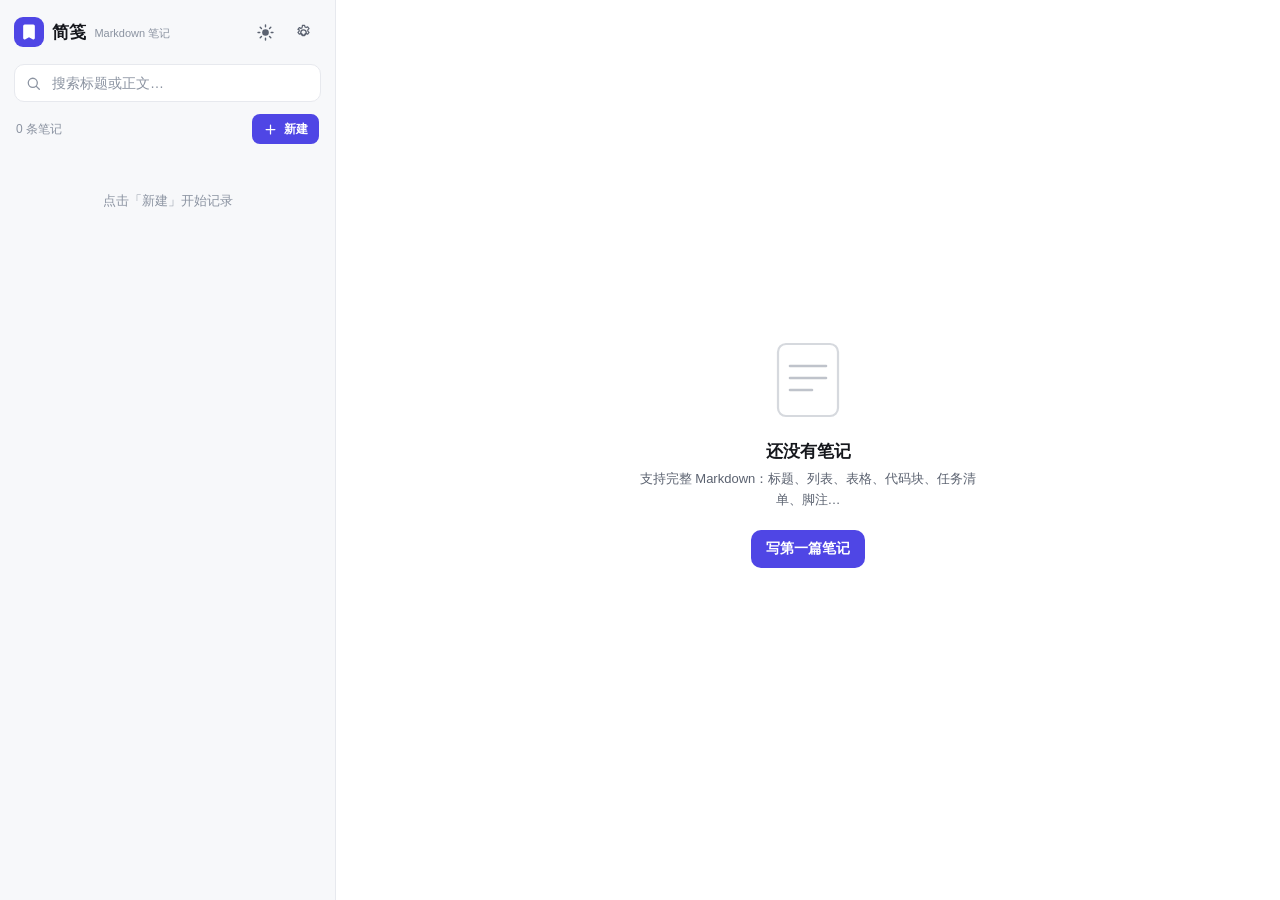
==== docs/index.html @ 8861c7ee "发布网站到 GitHub Pages（docs/）" ====
<!DOCTYPE html>
<html lang="zh-CN" data-theme="light">
<head>
<meta charset="utf-8">
<meta name="viewport" content="width=device-width, initial-scale=1, viewport-fit=cover, maximum-scale=1">
<meta name="theme-color" content="#ffffff">
<meta name="color-scheme" content="light dark">
<meta name="apple-mobile-web-app-capable" content="yes">
<title>简笺 · 笔记</title>
<link rel="stylesheet" href="css/app.css">
<link rel="manifest" href="manifest.webmanifest">
</head>
<body>

<div class="app" id="app">
  <!-- 侧栏：列表 -->
  <aside class="sidebar" id="sidebar">
    <header class="topbar">
      <div class="brand">
        <span class="logo" aria-hidden="true">
          <svg viewBox="0 0 24 24" width="20" height="20"><path d="M5 4.8A1.8 1.8 0 0 1 6.8 3h10.4A1.8 1.8 0 0 1 19 4.8v14.4a1.8 1.8 0 0 1-2.7 1.6L12 18.2l-4.3 2.6A1.8 1.8 0 0 1 5 19.2V4.8Z" fill="currentColor"/></svg>
        </span>
        <span class="brand-name">简笺</span>
        <span class="brand-sub">Markdown 笔记</span>
      </div>
      <div class="topbar-actions">
        <button class="icon-btn" id="btn-theme" title="切换日夜" aria-label="切换日夜">
          <svg class="i-sun" viewBox="0 0 24 24" width="19" height="19"><circle cx="12" cy="12" r="4.2" fill="currentColor"/><g stroke="currentColor" stroke-width="1.8" stroke-linecap="round"><path d="M12 2.6v2.2M12 19.2v2.2M2.6 12h2.2M19.2 12h2.2M5.3 5.3l1.6 1.6M17.1 17.1l1.6 1.6M18.7 5.3l-1.6 1.6M6.9 17.1l-1.6 1.6"/></g></svg>
          <svg class="i-moon" viewBox="0 0 24 24" width="19" height="19"><path d="M20.5 14.6A8.6 8.6 0 0 1 9.4 3.5a8.6 8.6 0 1 0 11.1 11.1Z" fill="currentColor"/></svg>
        </button>
        <button class="icon-btn" id="btn-settings" title="设置" aria-label="设置">
          <svg viewBox="0 0 24 24" width="19" height="19"><path d="M12 15.4a3.4 3.4 0 1 0 0-6.8 3.4 3.4 0 0 0 0 6.8Z" fill="none" stroke="currentColor" stroke-width="1.7"/><path d="M10.6 2.9h2.8l.5 2.2c.5.2 1 .4 1.4.7l2-1 1.7 2.3-1.6 1.6c.1.5.1 1 0 1.5l1.6 1.6-1.7 2.3-2-1c-.4.3-.9.5-1.4.7l-.5 2.2h-2.8l-.5-2.2c-.5-.2-1-.4-1.4-.7l-2 1-1.7-2.3 1.6-1.6a5.6 5.6 0 0 1 0-1.5L5 8.1l1.7-2.3 2 1c.4-.3.9-.5 1.4-.7l.5-2.2Z" fill="none" stroke="currentColor" stroke-width="1.5" stroke-linejoin="round"/></svg>
        </button>
      </div>
    </header>

    <div class="search-row">
      <svg class="search-ico" viewBox="0 0 24 24" width="17" height="17"><circle cx="11" cy="11" r="6.4" fill="none" stroke="currentColor" stroke-width="1.8"/><path d="M16 16l4.2 4.2" stroke="currentColor" stroke-width="1.8" stroke-linecap="round"/></svg>
      <input id="search" type="search" placeholder="搜索标题或正文…" autocomplete="off" spellcheck="false">
      <button class="clear-btn" id="btn-clear-search" hidden aria-label="清除">×</button>
    </div>

    <div class="list-head">
      <span id="list-count">0 条笔记</span>
      <button class="btn primary small" id="btn-new">
        <svg viewBox="0 0 24 24" width="15" height="15"><path d="M12 5v14M5 12h14" stroke="currentColor" stroke-width="2" stroke-linecap="round"/></svg>
        新建
      </button>
    </div>

    <div class="note-list" id="note-list"></div>


  </aside>

  <!-- 主区：笔记 -->
  <main class="main" id="main">
    <section class="empty" id="empty">
      <div class="empty-art" aria-hidden="true">
        <svg viewBox="0 0 96 96" width="96" height="96"><rect x="18" y="12" width="60" height="72" rx="8" fill="none" stroke="currentColor" stroke-width="2.2" opacity=".35"/><path d="M30 34h36M30 46h36M30 58h22" stroke="currentColor" stroke-width="2.6" stroke-linecap="round" opacity=".55"/></svg>
      </div>
      <h2>还没有笔记</h2>
      <p>支持完整 Markdown：标题、列表、表格、代码块、任务清单、脚注…</p>
      <button class="btn primary" id="btn-empty-new">写第一篇笔记</button>
    </section>

    <section class="note-view" id="note-view" hidden>
      <header class="note-bar">
        <button class="icon-btn only-mobile" id="btn-back" aria-label="返回">
          <svg viewBox="0 0 24 24" width="20" height="20"><path d="M15 5l-7 7 7 7" fill="none" stroke="currentColor" stroke-width="1.9" stroke-linecap="round" stroke-linejoin="round"/></svg>
        </button>
        <div class="note-title-wrap">
          <input id="note-title" class="note-title" type="text" placeholder="无标题" autocomplete="off">
          <div class="note-meta" id="note-meta"></div>
        </div>
        <div class="note-actions">
          <div class="segmented" id="mode-seg" role="tablist">
            <button data-mode="edit" role="tab">编辑</button>
            <button data-mode="read" role="tab">预览</button>
          </div>
          <button class="icon-btn" id="btn-more" title="更多" aria-label="更多">
            <svg viewBox="0 0 24 24" width="20" height="20"><circle cx="6" cy="12" r="1.7" fill="currentColor"/><circle cx="12" cy="12" r="1.7" fill="currentColor"/><circle cx="18" cy="12" r="1.7" fill="currentColor"/></svg>
          </button>
        </div>
      </header>

      <div class="note-body">
        <textarea id="editor" class="editor" placeholder="用 Markdown 记录…&#10;&#10;# 一级标题&#10;- 列表项&#10;- [ ] 待办&#10;**加粗** 和 `行内代码`&#10;&#10;```js&#10;console.log('hello')&#10;```" spellcheck="false"></textarea>
        <article id="preview" class="markdown" hidden></article>
      </div>

      <div class="save-hint" id="save-hint"></div>
    </section>
  </main>
</div>

<!-- 笔记菜单 -->
<div class="menu-scrim" id="menu-scrim" hidden></div>
<div class="menu-sheet" id="note-menu" hidden>
  <div class="sheet-handle"></div>
  <button class="menu-item" id="btn-render-toggle">
    <span class="menu-ico">
      <svg viewBox="0 0 24 24" width="18" height="18"><path d="M2.5 12S6 5.5 12 5.5 21.5 12 21.5 12 18 18.5 12 18.5 2.5 12 2.5 12Z" fill="none" stroke="currentColor" stroke-width="1.7"/><circle cx="12" cy="12" r="2.8" fill="currentColor"/></svg>
    </span>
    <span class="menu-label">
      <b>以渲染后的形式查看</b>
      <small>打开这篇笔记时直接显示渲染效果</small>
    </span>
    <span class="switch" id="switch-render" role="switch" aria-checked="false"><i></i></span>
  </button>
  <button class="menu-item" id="btn-pin-toggle">
    <span class="menu-ico">
      <svg viewBox="0 0 24 24" width="18" height="18"><path d="M9 3h6l-1 6 4 4H6l4-4-1-6Z" fill="none" stroke="currentColor" stroke-width="1.7" stroke-linejoin="round"/><path d="M12 13v8" stroke="currentColor" stroke-width="1.7" stroke-linecap="round"/></svg>
    </span>
    <span class="menu-label">
      <b>置顶</b>
      <small>在列表中固定显示在最前</small>
    </span>
    <span class="switch" id="switch-pin" role="switch" aria-checked="false"><i></i></span>
  </button>
  <button class="menu-item" id="btn-share-img">
    <span class="menu-ico">
      <svg viewBox="0 0 24 24" width="18" height="18"><rect x="3.5" y="4.5" width="17" height="15" rx="2.4" fill="none" stroke="currentColor" stroke-width="1.7"/><circle cx="8.6" cy="9.4" r="1.5" fill="currentColor"/><path d="M4.6 17.2l4.6-4.4 3.2 3 2.7-2.4 4.3 4" fill="none" stroke="currentColor" stroke-width="1.7" stroke-linejoin="round"/></svg>
    </span>
    <span class="menu-label"><b>分享为图片</b><small>把这篇笔记生成一张图片</small></span>
  </button>
  <button class="menu-item" id="btn-rename">
    <span class="menu-ico"><svg viewBox="0 0 24 24" width="18" height="18"><path d="M4 20h4l10-10a2.8 2.8 0 0 0-4-4L4 16v4Z" fill="none" stroke="currentColor" stroke-width="1.7" stroke-linejoin="round"/></svg></span>
    <span class="menu-label"><b>重命名</b><small>按标题名称修改</small></span>
  </button>
  <button class="menu-item danger" id="btn-delete">
    <span class="menu-ico"><svg viewBox="0 0 24 24" width="18" height="18"><path d="M4 7h16M9 7V4.8h6V7M6.5 7l.9 12.2A1.8 1.8 0 0 0 9.2 21h5.6a1.8 1.8 0 0 0 1.8-1.8L17.5 7" fill="none" stroke="currentColor" stroke-width="1.7" stroke-linecap="round" stroke-linejoin="round"/></svg></span>
    <span class="menu-label"><b>删除笔记</b><small>删除后无法恢复</small></span>
  </button>
</div>

<!-- 设置（弹窗 + Tab） -->
<div class="modal-scrim" id="settings-scrim" hidden></div>
<div class="modal settings" id="settings-modal" role="dialog" aria-modal="true" aria-label="设置" hidden>
  <header class="modal-head">
    <div class="tabs" id="settings-tabs" role="tablist">
      <button class="tab on" data-tab="appearance" role="tab">外观</button>
      <button class="tab" data-tab="backup" role="tab">备份</button>
      <button class="tab" data-tab="about" role="tab">关于</button>
    </div>
    <button class="icon-btn" id="btn-close-settings" aria-label="关闭">
      <svg viewBox="0 0 24 24" width="20" height="20"><path d="M6 6l12 12M18 6L6 18" stroke="currentColor" stroke-width="1.9" stroke-linecap="round"/></svg>
    </button>
  </header>
  <div class="modal-body">

    <section class="pane" data-pane="appearance">
      <section class="group">
        <h3>主题</h3>
        <div class="row">
          <div class="row-label"><b>配色</b><small>默认白色主题，可跟随系统</small></div>
          <div class="segmented" id="theme-seg">
            <button data-theme="light">浅色</button>
            <button data-theme="dark">深色</button>
            <button data-theme="system">跟随系统</button>
          </div>
        </div>
        <div class="row">
          <div class="row-label"><b>正文字号</b><small><span id="fontsize-val">16</span> px</small></div>
          <input type="range" id="fontsize" min="13" max="22" step="1" value="16" class="range">
        </div>
      </section>
    </section>

    <section class="pane" data-pane="backup" hidden>
      <section class="group">
        <h3>WebDAV</h3>
        <p class="group-desc">把笔记备份到坚果云、Nextcloud、群晖等网盘，备份文件同时保留在本机。</p>
        <label class="field">
          <span>服务器地址</span>
          <input id="dav-url" type="url" inputmode="url" placeholder="https://dav.jianguoyun.com/dav/">
        </label>
        <div class="field-row">
          <label class="field"><span>账号</span><input id="dav-user" type="text" placeholder="邮箱 / 用户名" autocomplete="username"></label>
          <label class="field"><span>密码 / 应用密码</span><input id="dav-pass" type="password" placeholder="••••••" autocomplete="current-password"></label>
        </div>
        <label class="field">
          <span>备份目录</span>
          <input id="dav-path" type="text" placeholder="heyunotes" autocomplete="off">
        </label>
        <div class="row-inline">
          <button class="btn ghost" id="btn-dav-test">测试连接</button>
          <span class="row-status" id="dav-status"></span>
        </div>
      </section>

      <section class="group">
        <h3>备份策略</h3>
        <p class="group-desc">两个开关默认关闭；开启后才会自动备份到本机与 WebDAV。</p>
        <div class="row">
          <div class="row-label"><b>实时备份</b><small>笔记一有修改就立即备份</small></div>
          <span class="switch" id="switch-realtime" role="switch" aria-checked="false"><i></i></span>
        </div>
        <div class="row">
          <div class="row-label"><b>定时备份</b><small>按固定间隔自动备份</small></div>
          <span class="switch" id="switch-scheduled" role="switch" aria-checked="false"><i></i></span>
        </div>
        <label class="field" id="interval-field">
          <span>备份间隔</span>
          <select id="interval">
            <option value="1">每 1 分钟</option>
            <option value="2">每 2 分钟</option>
            <option value="3">每 3 分钟</option>
            <option value="5">每 5 分钟</option>
            <option value="10">每 10 分钟</option>
            <option value="15">每 15 分钟</option>
            <option value="30">每 30 分钟</option>
            <option value="60">每 1 小时</option>
            <option value="180">每 3 小时</option>
            <option value="720">每 12 小时</option>
            <option value="1440">每天</option>
            <option value="custom">自定义…</option>
          </select>
        </label>
        <label class="field" id="interval-custom-field" hidden>
          <span>自定义间隔（分钟）</span>
          <input id="interval-custom" type="number" min="1" max="10080" step="1" placeholder="例如 8">
          <span class="row-status">范围 1 – 10080 分钟（最长 7 天）</span>
        </label>
        <p class="warn" id="interval-warn" hidden>
          <svg viewBox="0 0 24 24" width="16" height="16"><path d="M12 3.5 21.5 20h-19L12 3.5Z" fill="none" stroke="currentColor" stroke-width="1.7" stroke-linejoin="round"/><path d="M12 10v4.5M12 17.4v.1" stroke="currentColor" stroke-width="1.9" stroke-linecap="round"/></svg>
          <span>间隔小于 5 分钟，建议改用「实时备份」更稳定省电。</span>
        </p>
      </section>

      <section class="group">
        <h3>安全与留存</h3>
        <div class="row">
          <div class="row-label"><b>加密备份文件</b><small id="enc-desc">默认关闭；开启后备份文件使用 AES-256-GCM 加密</small></div>
          <span class="switch" id="switch-enc" role="switch" aria-checked="false"><i></i></span>
        </div>
        <div class="row-inline" id="enc-pwd-row" hidden>
          <span class="row-status" id="enc-pwd-status">未设置备份密码</span>
          <button class="btn ghost small" id="btn-change-pwd">修改备份密码</button>
        </div>
        <label class="field">
          <span>保留备份份数</span>
          <input id="keep" type="number" min="1" max="30" step="1" value="7">
        </label>
        <p class="group-desc">超出份数的旧备份会被自动删除（支持本地与 WebDAV）。默认保留 7 份。</p>
      </section>

      <section class="group">
        <h3>操作</h3>
        <div class="row-inline wrap">
          <button class="btn primary" id="btn-backup-now">立即备份</button>
          <button class="btn ghost" id="btn-import">导入备份文件</button>
          <button class="btn ghost" id="btn-refresh-list">刷新记录</button>
        </div>
        <div class="backup-log" id="backup-log"></div>
        <p class="row-status" id="backup-status"></p>
      </section>
    </section>

    <section class="pane" data-pane="about" hidden>
      <section class="group">
        <h3>关于</h3>
        <div class="about">
          <div><b>简笺</b> <span id="app-version">v1.0.1</span></div>
          <div class="row-status" id="storage-info"></div>
          <div class="row-inline wrap">
            <a class="btn ghost small" id="dl-link" href="download.html" hidden>下载 Android 版</a>
            <button class="btn ghost small danger" id="btn-wipe">清空所有笔记</button>
          </div>
        </div>
      </section>
    </section>

  </div>
</div>

<div class="dialog-scrim" id="dialog-scrim" hidden></div>
<div class="dialog" id="dialog" role="dialog" aria-modal="true" hidden>
  <h3 id="dialog-title"></h3>
  <div class="dialog-body" id="dialog-body"></div>
  <div class="dialog-actions" id="dialog-actions"></div>
</div>

<div class="toast-wrap" id="toast-wrap"></div>

<script src="vendor/markdown-it.min.js"></script>
<script src="vendor/markdown-it-task-lists.min.js"></script>
<script src="vendor/markdown-it-footnote.min.js"></script>
<script src="vendor/highlight.min.js"></script>
<script src="js/util.js"></script>
<script src="js/theme.js"></script>
<script src="js/markdown.js"></script>
<script src="js/backup.js"></script>
<script src="js/share.js"></script>
<script src="js/backend-web.js"></script>
<script src="js/backend-android.js"></script>
<script src="js/app.js"></script>
</body>
</html>
---- docs/css/app.css ----
/* ===== 简笺 · 样式 ===== */
:root{
  --sb-w: 336px;
  --r-sm: 8px;
  --r: 12px;
  --r-lg: 18px;
  --font: -apple-system, BlinkMacSystemFont, "Segoe UI", "PingFang SC", "Hiragino Sans GB", "Noto Sans SC", "Microsoft YaHei", sans-serif;
  --mono: "SFMono-Regular", ui-monospace, "JetBrains Mono", "Cascadia Code", Consolas, "Liberation Mono", monospace;
  --ease: cubic-bezier(.2,.7,.3,1);
}
html[data-theme="light"]{
  --bg:#ffffff; --bg2:#f7f8fa; --bg3:#eef0f4;
  --panel:#ffffff; --text:#15171c; --text2:#5b6270; --text3:#8b93a1;
  --border:#e7e9ee; --border2:#dcdfe6;
  --accent:#4f46e5; --accent-2:#6d67f5; --accent-soft:#eef0ff; --accent-text:#ffffff;
  --danger:#e5484d; --danger-soft:#fdeeee;
  --code-bg:#f6f7f9; --code-text:#c7254e;
  --shadow: 0 8px 24px rgba(17,24,39,.12), 0 1px 4px rgba(17,24,39,.06);
  --hl-key:#a626a4; --hl-str:#50a14f; --hl-num:#986801; --hl-com:#a0a1a7; --hl-fn:#4078f2; --hl-type:#c18401; --hl-attr:#e45649;
}
html[data-theme="dark"]{
  --bg:#101216; --bg2:#15181e; --bg3:#1c2028;
  --panel:#161a21; --text:#e8eaf0; --text2:#9aa2b1; --text3:#6f7787;
  --border:#252a34; --border2:#2e3440;
  --accent:#8b87ff; --accent-2:#a29eff; --accent-soft:#23233d; --accent-text:#0d0f14;
  --danger:#ff6b6b; --danger-soft:#2a1a1c;
  --code-bg:#1a1e26; --code-text:#ff9db1;
  --shadow: 0 10px 28px rgba(0,0,0,.55), 0 1px 4px rgba(0,0,0,.35);
  --hl-key:#c678dd; --hl-str:#98c379; --hl-num:#d19a66; --hl-com:#5c6370; --hl-fn:#61afef; --hl-type:#e5c07b; --hl-attr:#e06c75;
}
*{box-sizing:border-box;-webkit-tap-highlight-color:transparent}
html,body{margin:0;padding:0;height:100%}
body{
  font-family:var(--font); color:var(--text); background:var(--bg);
  -webkit-font-smoothing:antialiased; text-rendering:optimizeLegibility;
  overscroll-behavior:none;
}
button{font-family:inherit;font-size:14px;color:inherit;background:none;border:0;cursor:pointer;padding:0}
input,textarea,select{font-family:inherit;color:inherit}
svg{display:block}
[hidden]{display:none !important}
::selection{background:var(--accent-soft);color:var(--text)}

/* ---------- 布局 ---------- */
.app{display:flex;height:100vh;height:100svh;overflow:hidden;background:var(--bg)}
.sidebar{
  width:100%; flex:1 1 auto; min-width:0;
  display:flex; flex-direction:column;
  background:var(--bg2); border-right:1px solid var(--border);
}
.main{flex:1 1 auto; min-width:0; display:flex; flex-direction:column; background:var(--bg); position:relative}
@media (min-width:900px){
  .sidebar{width:var(--sb-w); flex:0 0 var(--sb-w)}
  .only-mobile{display:none !important}
}
@media (max-width:899px){
  .main{display:none}
  .app.viewing .sidebar{display:none}
  .app.viewing .main{display:flex}
  .app.viewing .only-mobile{display:inline-flex !important}
}

/* ---------- 顶栏 ---------- */
.topbar{
  display:flex; align-items:center; gap:10px;
  padding:14px 14px 10px; padding-top:calc(14px + env(safe-area-inset-top));
}
.brand{display:flex; align-items:center; gap:8px; min-width:0}
.logo{display:grid;place-items:center;width:30px;height:30px;border-radius:9px;background:var(--accent);color:#fff;flex:0 0 auto}
html[data-theme="dark"] .logo{color:#0d0f14}
.brand-name{font-weight:700;font-size:17px;letter-spacing:.2px}
.brand-sub{font-size:11px;color:var(--text3);padding-top:3px}
.topbar-actions{margin-left:auto;display:flex;gap:2px}
.icon-btn{
  width:36px;height:36px;border-radius:10px;display:inline-grid;place-items:center;color:var(--text2);
  transition:background .15s var(--ease), color .15s var(--ease);
}
.icon-btn:hover{background:var(--bg3);color:var(--text)}
.icon-btn:active{transform:scale(.94)}
#btn-theme .i-moon{display:none}
html[data-theme="dark"] #btn-theme .i-moon{display:block}
html[data-theme="dark"] #btn-theme .i-sun{display:none}

/* ---------- 搜索 ---------- */
.search-row{
  margin:4px 14px 8px; display:flex; align-items:center; gap:8px;
  background:var(--bg); border:1px solid var(--border); border-radius:10px;
  padding:0 10px; height:38px; transition:border-color .15s, box-shadow .15s;
}
.search-row:focus-within{border-color:var(--accent); box-shadow:0 0 0 3px var(--accent-soft)}
.search-ico{color:var(--text3);flex:0 0 auto}
.search-row input{
  flex:1; min-width:0; height:100%; border:0; outline:0; background:transparent; font-size:14px;
}
.search-row input::placeholder{color:var(--text3)}
.clear-btn{color:var(--text3);font-size:18px;line-height:1;padding:4px 2px}

.list-head{
  display:flex; align-items:center; justify-content:space-between;
  padding:4px 16px 8px; color:var(--text3); font-size:12px;
}

/* ---------- 列表 ---------- */
.note-list{flex:1; overflow-y:auto; padding:0 8px 12px; scrollbar-width:thin}
.note-list::-webkit-scrollbar{width:8px}
.note-list::-webkit-scrollbar-thumb{background:var(--border2);border-radius:8px;border:2px solid var(--bg2)}
.note-item{
  position:relative; padding:11px 12px; border-radius:12px; margin:2px 0;
  cursor:pointer; border:1px solid transparent;
}
.note-item:hover{background:var(--bg3)}
.note-item.active{background:var(--panel); border-color:var(--border2); box-shadow:0 1px 3px rgba(16,24,40,.06)}
html[data-theme="dark"] .note-item.active{background:var(--bg3); box-shadow:none}
.note-item-top{display:flex;align-items:center;gap:6px}
.note-item-title{
  font-size:14.5px; font-weight:600; line-height:1.35; white-space:nowrap; overflow:hidden; text-overflow:ellipsis; flex:1; min-width:0;
}
.note-item-time{font-size:11px;color:var(--text3);flex:0 0 auto}
.note-item-excerpt{
  margin-top:3px; font-size:12.5px; line-height:1.5; color:var(--text2);
  display:-webkit-box; -webkit-line-clamp:2; -webkit-box-orient:vertical; overflow:hidden;
  word-break:break-word;
}
.badges{display:flex;gap:4px;margin-top:6px}
.badge{font-size:10px;line-height:1;padding:3px 6px;border-radius:6px;background:var(--bg3);color:var(--text2);white-space:nowrap}
.badge.pin{background:var(--accent-soft);color:var(--accent)}
.badge.render{background:var(--accent-soft);color:var(--accent)}
.empty-list{padding:40px 16px;text-align:center;color:var(--text3);font-size:13px}

.side-foot{
  display:flex;align-items:center;justify-content:space-between;gap:8px;
  padding:10px 16px calc(10px + env(safe-area-inset-bottom));
  border-top:1px solid var(--border); color:var(--text3); font-size:11.5px;
}
.foot-links{display:flex;align-items:center;gap:12px}
.link-btn{color:var(--accent);font-size:11.5px;font-weight:600}

/* ---------- 空状态 ---------- */
.empty{flex:1;display:flex;flex-direction:column;align-items:center;justify-content:center;gap:6px;padding:32px;text-align:center;color:var(--text2)}
.empty-art{color:var(--text3);margin-bottom:6px}
.empty h2{margin:0;font-size:17px;color:var(--text);font-weight:650}
.empty p{margin:0 0 14px;font-size:13px;max-width:340px;line-height:1.6}

/* ---------- 笔记视图 ---------- */
.note-view{flex:1;display:flex;flex-direction:column;min-height:0}
.note-bar{
  display:flex;align-items:center;gap:6px;
  padding:10px 12px 8px; padding-top:calc(10px + env(safe-area-inset-top));
  border-bottom:1px solid var(--border); background:var(--bg);
}
.note-title-wrap{flex:1;min-width:0}
.note-title{
  width:100%; border:0; outline:0; background:transparent;
  font-size:17px; font-weight:650; padding:2px 0; letter-spacing:.1px;
}
.note-title::placeholder{color:var(--text3);font-weight:500}
.note-meta{font-size:11px;color:var(--text3);margin-top:2px;display:flex;gap:8px;flex-wrap:wrap}
.note-actions{display:flex;align-items:center;gap:4px;flex:0 0 auto}
.segmented{display:inline-flex;background:var(--bg3);border-radius:9px;padding:2px;gap:2px}
.segmented button{
  padding:5px 11px;border-radius:7px;font-size:12.5px;color:var(--text2);font-weight:550;
  transition:background .15s var(--ease), color .15s var(--ease);
}
.segmented button.on{background:var(--panel);color:var(--text);box-shadow:0 1px 2px rgba(16,24,40,.10)}
html[data-theme="dark"] .segmented button.on{background:var(--bg);box-shadow:none;color:var(--text)}
.segmented button:disabled{opacity:.45;cursor:not-allowed}

.note-body{flex:1;min-height:0;display:flex;flex-direction:column;position:relative}
.editor{
  flex:1; width:100%; border:0; outline:0; resize:none; background:transparent;
  font-family:var(--mono); font-size:var(--editor-fs,15px); line-height:1.7;
  padding:16px 18px calc(28px + env(safe-area-inset-bottom)); color:var(--text);
  tab-size:2;
}
.editor::placeholder{color:var(--text3);line-height:1.9}
.save-hint{
  position:absolute; left:50%; bottom:calc(14px + env(safe-area-inset-bottom)); transform:translate(-50%,8px);
  background:var(--text); color:var(--bg); font-size:11.5px; padding:5px 12px; border-radius:20px;
  opacity:0; pointer-events:none; transition:opacity .2s var(--ease), transform .2s var(--ease);
}
.save-hint.show{opacity:.9;transform:translate(-50%,0)}

/* ---------- Markdown 渲染 ---------- */
.markdown{
  flex:1; overflow-y:auto; padding:18px 20px calc(48px + env(safe-area-inset-bottom));
  font-size:var(--md-fs,16px); line-height:1.78; color:var(--text); word-wrap:break-word;
  max-width:820px; width:100%; margin:0 auto;
}
.markdown::-webkit-scrollbar{width:8px}
.markdown::-webkit-scrollbar-thumb{background:var(--border2);border-radius:8px}
.markdown > *:first-child{margin-top:0}
.markdown h1,.markdown h2,.markdown h3,.markdown h4,.markdown h5,.markdown h6{
  line-height:1.35; margin:1.6em 0 .6em; font-weight:680; letter-spacing:.1px;
}
.markdown h1{font-size:1.72em;padding-bottom:.28em;border-bottom:1px solid var(--border)}
.markdown h2{font-size:1.4em;padding-bottom:.24em;border-bottom:1px solid var(--border)}
.markdown h3{font-size:1.2em}
.markdown h4{font-size:1.06em}
.markdown h5,.markdown h6{font-size:.96em;color:var(--text2)}
.markdown p{margin:.85em 0}
.markdown a{color:var(--accent);text-decoration:none;border-bottom:1px solid color-mix(in srgb, var(--accent) 35%, transparent)}
.markdown a:hover{border-bottom-color:var(--accent)}
.markdown strong{font-weight:680}
.markdown del{color:var(--text2)}
.markdown ul,.markdown ol{padding-left:1.5em;margin:.7em 0}
.markdown li{margin:.25em 0}
.markdown li > ul,.markdown li > ol{margin:.2em 0}
.markdown blockquote{
  margin:1em 0;padding:.55em 1em;border-left:3px solid var(--accent);
  background:var(--bg2);border-radius:0 8px 8px 0;color:var(--text2);
}
.markdown blockquote p{margin:.3em 0}
.markdown code{
  font-family:var(--mono);font-size:.88em;background:var(--code-bg);color:var(--code-text);
  padding:.15em .38em;border-radius:5px;border:1px solid var(--border);
}
.markdown pre{
  margin:1em 0;padding:14px 16px;background:var(--code-bg);border:1px solid var(--border);
  border-radius:10px;overflow:auto;line-height:1.6;
}
.markdown pre code{background:none;border:0;padding:0;color:var(--text);font-size:.86em}
.markdown table{
  border-collapse:collapse;margin:1em 0;display:block;overflow-x:auto;max-width:100%;font-size:.94em;
}
.markdown th,.markdown td{border:1px solid var(--border2);padding:7px 12px;text-align:left}
.markdown th{background:var(--bg2);font-weight:650}
.markdown tr:nth-child(2n) td{background:color-mix(in srgb, var(--bg2) 55%, transparent)}
.markdown hr{border:0;border-top:1px solid var(--border2);margin:2em 0}
.markdown img{max-width:100%;border-radius:10px;height:auto}
.markdown input[type="checkbox"]{
  width:16px;height:16px;margin:0 .45em 0 0;vertical-align:-2px;accent-color:var(--accent);cursor:pointer;
}
.markdown .task-list-item{list-style:none;margin-left:-1.35em}
.markdown .task-list-item input{margin-left:0}
.markdown .footnotes{margin-top:2.4em;padding-top:1em;border-top:1px solid var(--border);font-size:.88em;color:var(--text2)}
.markdown .footnotes ol{padding-left:1.3em}
.markdown .hljs-keyword,.markdown .hljs-selector-tag{color:var(--hl-key);font-weight:600}
.markdown .hljs-string,.markdown .hljs-regexp{color:var(--hl-str)}
.markdown .hljs-number,.markdown .hljs-literal{color:var(--hl-num)}
.markdown .hljs-comment,.markdown .hljs-quote{color:var(--hl-com);font-style:italic}
.markdown .hljs-title,.markdown .hljs-function .hljs-title{color:var(--hl-fn)}
.markdown .hljs-type,.markdown .hljs-class .hljs-title,.markdown .hljs-built_in{color:var(--hl-type)}
.markdown .hljs-attr,.markdown .hljs-attribute,.markdown .hljs-variable{color:var(--hl-attr)}
.markdown .hljs-meta{color:var(--hl-com)}
.markdown .hljs-emphasis{font-style:italic}
.markdown .hljs-strong{font-weight:700}

/* ---------- 菜单 / 弹层 ---------- */
.menu-scrim{position:fixed;inset:0;background:rgba(10,12,16,.30);z-index:40}
.menu-sheet{
  position:fixed;contain:layout paint;right:12px;top:56px;width:308px;z-index:41;
  background:var(--panel);border:1px solid var(--border2);border-radius:14px;
  box-shadow:var(--shadow);padding:6px;
}
.sheet-handle{display:none}
.menu-item{
  width:100%;display:flex;align-items:center;gap:10px;padding:10px 10px;border-radius:10px;text-align:left;
}
.menu-item:hover{background:var(--bg3)}
.menu-ico{width:32px;height:32px;border-radius:9px;display:grid;place-items:center;background:var(--bg2);color:var(--text2);flex:0 0 auto}
.menu-label{flex:1;min-width:0;display:flex;flex-direction:column;gap:1px}
.menu-label b{font-size:13.5px;font-weight:600}
.menu-label small{font-size:11.5px;color:var(--text3)}
.menu-item.danger .menu-ico{background:var(--danger-soft);color:var(--danger)}
.menu-item.danger b{color:var(--danger)}
@media (max-width:640px){
  .menu-sheet{left:8px;right:8px;top:auto;bottom:0;width:auto;border-radius:16px 16px 8px 8px;padding:8px 8px calc(8px + env(safe-area-inset-bottom));}
  .sheet-handle{display:block;width:38px;height:4px;border-radius:4px;background:var(--border2);margin:6px auto 8px}
}

/* ---------- 开关 ---------- */
.switch{
  width:42px;height:25px;border-radius:20px;background:var(--border2);position:relative;flex:0 0 auto;
  transition:background .18s var(--ease);cursor:pointer;
}
.switch i{
  position:absolute;top:2.5px;left:2.5px;width:20px;height:20px;border-radius:50%;background:#fff;
  box-shadow:0 1px 3px rgba(0,0,0,.25);transition:transform .18s var(--ease);
}
.switch[aria-checked="true"]{background:var(--accent)}
.switch[aria-checked="true"] i{transform:translateX(17px)}

/* ---------- 设置弹层 ---------- */
.modal-scrim{position:fixed;inset:0;background:rgba(10,12,16,.44);z-index:50}
.modal{
  position:fixed;z-index:51;background:var(--panel);border:1px solid var(--border2);
  border-radius:18px;box-shadow:var(--shadow);display:flex;flex-direction:column;overflow:hidden;
  left:50%;top:50%;transform:translate(-50%,-50%);width:min(620px,calc(100vw - 32px));max-height:min(86vh,900px);
  contain:layout paint;
}
@media (max-width:640px){
  .modal{left:50%;top:50%;bottom:auto;right:auto;transform:translate(-50%,-50%);width:calc(100vw - 24px);max-height:86vh;border-radius:16px}
}
.modal-head{display:flex;align-items:center;justify-content:space-between;gap:12px;padding:14px 16px 12px}
.tabs{display:inline-flex;gap:3px;background:var(--bg2);padding:3px;border-radius:10px;flex-wrap:nowrap}
.tab{padding:6px 15px;border-radius:8px;font-size:13.5px;font-weight:600;color:var(--text2);white-space:nowrap}
.tab.on{background:var(--panel);color:var(--text);box-shadow:0 1px 2px rgba(16,24,39,.12)}
html[data-theme="dark"] .tab.on{background:var(--bg);box-shadow:none}
.pane{padding-top:2px}
.pane > .group:first-child{border-top:0;padding-top:6px}
@media (max-width:420px){ .tab{padding:6px 11px;font-size:12.5px} }
.modal-head h2{margin:0;font-size:17px;font-weight:680}
.modal-body{overflow-y:auto;overscroll-behavior:contain;padding:4px 18px calc(24px + env(safe-area-inset-bottom))}
.group{padding:14px 0;border-top:1px solid var(--border)}
.group:first-child{border-top:0;padding-top:4px}
.group h3{margin:0 0 10px;font-size:12.5px;font-weight:700;letter-spacing:.6px;text-transform:uppercase;color:var(--text3)}
.group-desc{margin:-4px 0 10px;font-size:12px;line-height:1.6;color:var(--text3)}
.row{display:flex;align-items:center;justify-content:space-between;gap:14px;padding:9px 0}
.row-label{min-width:0;display:flex;flex-direction:column;gap:2px}
.row-label b{font-size:13.5px;font-weight:600}
.row-label small{font-size:11.5px;color:var(--text3);line-height:1.5}
.row-inline{display:flex;align-items:center;gap:10px;padding:8px 0}
.row-inline.wrap{flex-wrap:wrap}
.row-status{font-size:11.5px;color:var(--text3);line-height:1.5}
.field{display:flex;flex-direction:column;gap:5px;margin:8px 0;flex:1;min-width:0}
.field > span{font-size:11.5px;color:var(--text3);font-weight:600}
.field input,.field select,.field textarea{
  height:38px;border:1px solid var(--border2);border-radius:9px;background:var(--bg);
  padding:0 11px;font-size:13.5px;outline:0;transition:border-color .15s, box-shadow .15s;width:100%;
}
.field input:focus,.field select:focus{border-color:var(--accent);box-shadow:0 0 0 3px var(--accent-soft)}
.field-row{display:flex;gap:10px}
@media (max-width:520px){.field-row{flex-direction:column;gap:0}}
.range{width:160px;accent-color:var(--accent)}
.warn{
  display:flex;gap:8px;align-items:flex-start;margin:10px 0 0;padding:10px 12px;border-radius:10px;
  background:color-mix(in srgb, #f5a623 12%, transparent);color:#b26a00;font-size:12px;line-height:1.55;
}
html[data-theme="dark"] .warn{color:#f0b64a;background:color-mix(in srgb, #f5a623 14%, transparent)}
.warn svg{flex:0 0 auto;margin-top:1px}
.about{font-size:13px;color:var(--text2);display:flex;flex-direction:column;gap:6px}
.backup-log{margin-top:10px;display:flex;flex-direction:column;gap:6px;max-height:240px;overflow:auto}
.backup-row{
  display:flex;align-items:center;gap:10px;padding:8px 10px;border:1px solid var(--border);border-radius:10px;font-size:12px;
}
.backup-row .bk-name{flex:1;min-width:0;display:flex;flex-direction:column;gap:1px}
.backup-row .bk-name b{font-size:12.5px;font-weight:600;white-space:nowrap;overflow:hidden;text-overflow:ellipsis}
.backup-row .bk-name small{font-size:11px;color:var(--text3)}
.backup-row .bk-actions{display:flex;gap:6px;flex:0 0 auto}
.bk-tag{font-size:10px;padding:2px 6px;border-radius:5px;background:var(--bg3);color:var(--text2)}
.bk-tag.enc{background:var(--accent-soft);color:var(--accent)}

/* ---------- 按钮 ---------- */
.btn{
  display:inline-flex;align-items:center;justify-content:center;gap:6px;height:38px;padding:0 14px;border-radius:10px;
  font-size:13.5px;font-weight:600;border:1px solid transparent;transition:transform .12s var(--ease), background .15s, border-color .15s;
  white-space:nowrap;
}
.btn:active{transform:scale(.975)}
.btn.primary{background:var(--accent);color:#fff}
html[data-theme="dark"] .btn.primary{color:#0d0f14}
.btn.primary:hover{background:var(--accent-2)}
.btn.ghost{background:var(--bg2);border-color:var(--border2);color:var(--text)}
.btn.ghost:hover{background:var(--bg3)}
.btn.small{height:30px;padding:0 10px;font-size:12px;border-radius:8px}
.btn.danger{color:var(--danger);border-color:color-mix(in srgb, var(--danger) 30%, transparent)}

/* ---------- 对话框 ---------- */
.dialog-scrim{position:fixed;inset:0;background:rgba(10,12,16,.44);z-index:60}
.dialog{
  position:fixed;z-index:61;left:50%;top:50%;transform:translate(-50%,-50%);
  width:min(420px,calc(100vw - 40px));background:var(--panel);border:1px solid var(--border2);
  border-radius:16px;box-shadow:var(--shadow);padding:20px;contain:layout paint;
}
.dialog h3{margin:0 0 10px;font-size:16px;font-weight:680;line-height:1.4}
.dialog-body{font-size:13px;line-height:1.6;color:var(--text2);max-height:50vh;overflow:auto}
.dialog-body .field{margin:10px 0 0}
.dialog-body input,.dialog-body select{
  height:38px;border:1px solid var(--border2);border-radius:9px;background:var(--bg);padding:0 11px;font-size:13.5px;outline:0;width:100%;
}
.dialog-body input:focus{border-color:var(--accent);box-shadow:0 0 0 3px var(--accent-soft)}
.dialog-body .err{color:var(--danger);font-size:12px;margin-top:8px;min-height:16px}
.dialog-actions{display:flex;justify-content:flex-end;gap:8px;margin-top:18px;flex-wrap:wrap}

/* ---------- Toast ---------- */
.toast-wrap{
  position:fixed;left:50%;bottom:calc(24px + env(safe-area-inset-bottom));transform:translateX(-50%);
  z-index:90;display:flex;flex-direction:column;gap:8px;align-items:center;pointer-events:none;width:max-content;max-width:92vw;
}
.toast{
  background:var(--text);color:var(--bg);font-size:12.5px;padding:9px 16px;border-radius:22px;
  box-shadow:var(--shadow);animation:toastin .2s var(--ease);max-width:92vw;text-align:center;line-height:1.5;
}
.toast.err{background:var(--danger);color:#fff}
.toast.ok{background:#12805c;color:#fff}
@keyframes toastin{from{opacity:0;transform:translateY(10px)}to{opacity:1;transform:none}}

/* 安全区 */
@supports(padding: max(0px)){
  .sidebar{padding-bottom:0}
}

/* 尊重系统减少动态效果设置 */
@media (prefers-reduced-motion: reduce){
  *{animation:none !important;transition:none !important;scroll-behavior:auto !important}
}
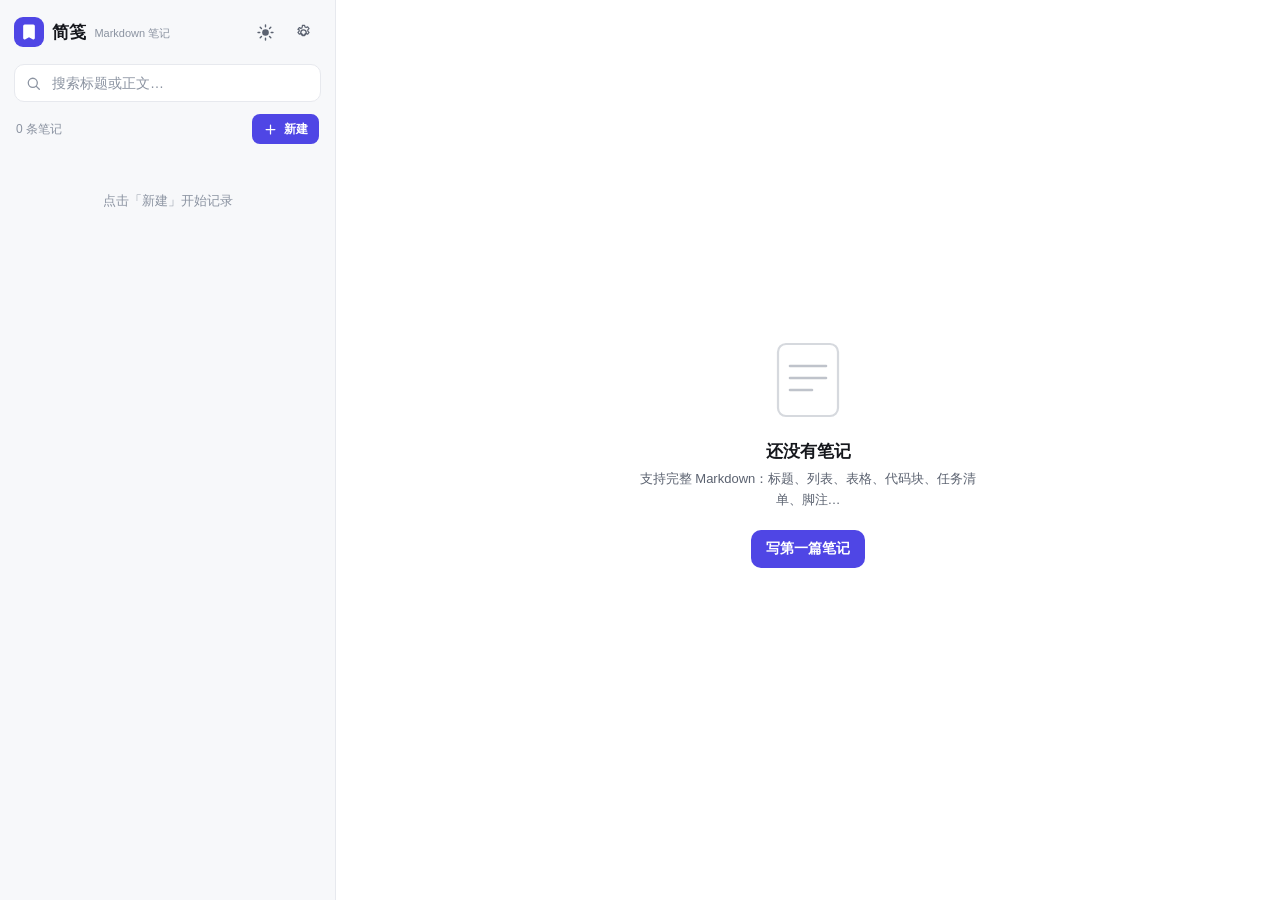
==== commit 051967de: "网页版代码块工具栏（折叠/复制/下载/分享/放大）" ====
--- a/docs/index.html
+++ b/docs/index.html
@@ -290,6 +290,7 @@
 <script src="js/util.js"></script>
 <script src="js/theme.js"></script>
 <script src="js/markdown.js"></script>
+<script src="js/code-block.js"></script>
 <script src="js/backup.js"></script>
 <script src="js/share.js"></script>
 <script src="js/backend-web.js"></script>
--- a/docs/css/app.css
+++ b/docs/css/app.css
@@ -394,3 +394,37 @@
 @media (prefers-reduced-motion: reduce){
   *{animation:none !important;transition:none !important;scroll-behavior:auto !important}
 }
+
+/* ---------- 代码块工具栏 ---------- */
+.code-card{
+  margin:1em 0;border:1px solid var(--border);border-radius:10px;
+  background:var(--code-bg);overflow:hidden;
+}
+.code-card pre{margin:0;border:0;border-radius:0;background:transparent}
+.code-card.collapsed pre{display:none}
+.code-head,.code-full-head{
+  display:flex;align-items:center;gap:2px;padding:5px 8px;
+  background:var(--bg2);border-bottom:1px solid var(--border);
+  font-size:12px;color:var(--text3);line-height:1.2;
+}
+.code-head .sp,.code-full-head .sp{flex:1}
+.code-lang{font-family:var(--mono);white-space:nowrap}
+.code-lines{margin-left:2px;white-space:nowrap;opacity:.85}
+.code-btn{
+  border:0;background:transparent;color:var(--text2);font:inherit;font-size:12px;
+  padding:4px 7px;border-radius:6px;cursor:pointer;white-space:nowrap;
+}
+.code-btn:hover{background:color-mix(in srgb, var(--text) 8%, transparent);color:var(--text)}
+.code-btn:active{background:color-mix(in srgb, var(--text) 14%, transparent)}
+
+.code-full{
+  position:fixed;inset:0;z-index:120;background:rgba(0,0,0,.45);
+  display:flex;align-items:center;justify-content:center;padding:16px;
+}
+.code-full-card{
+  width:min(960px,100%);max-height:88vh;display:flex;flex-direction:column;
+  background:var(--panel);border:1px solid var(--border);border-radius:14px;overflow:hidden;
+  box-shadow:0 24px 60px rgba(0,0,0,.28);
+}
+.code-full-body{overflow:auto;padding:0}
+.code-full-body pre{margin:0;border:0;border-radius:0}
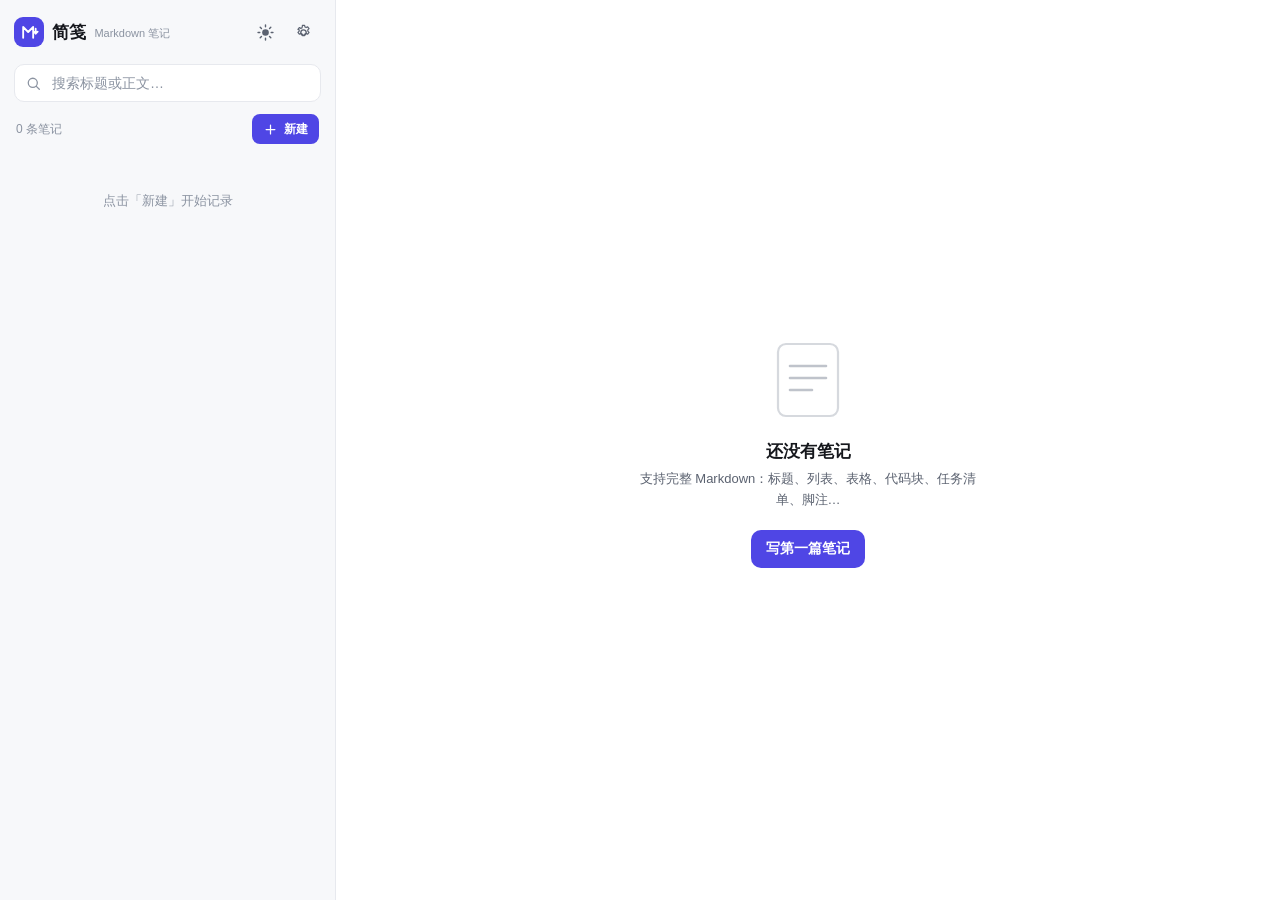
==== commit 8ee4b947: "发布 2.0.23：新图标" ====
--- a/docs/index.html
+++ b/docs/index.html
@@ -8,6 +8,8 @@
 <meta name="apple-mobile-web-app-capable" content="yes">
 <title>简笺 · 笔记</title>
 <link rel="stylesheet" href="css/app.css">
+<link rel="icon" type="image/png" href="icons/icon-32.png">
+<link rel="apple-touch-icon" href="icons/apple-touch-icon.png">
 <link rel="manifest" href="manifest.webmanifest">
 </head>
 <body>
@@ -18,7 +20,7 @@
     <header class="topbar">
       <div class="brand">
         <span class="logo" aria-hidden="true">
-          <svg viewBox="0 0 24 24" width="20" height="20"><path d="M5 4.8A1.8 1.8 0 0 1 6.8 3h10.4A1.8 1.8 0 0 1 19 4.8v14.4a1.8 1.8 0 0 1-2.7 1.6L12 18.2l-4.3 2.6A1.8 1.8 0 0 1 5 19.2V4.8Z" fill="currentColor"/></svg>
+          <svg viewBox="0 0 24 24" width="20" height="20"><g fill="none" stroke="currentColor" stroke-width="2.2" stroke-linecap="round" stroke-linejoin="round"><path d="M5 19V6l6 6 6-6v13"/><path d="M20 8v6M17.6 11.6 20 14l2.4-2.4"/></g></svg>
         </span>
         <span class="brand-name">简笺</span>
         <span class="brand-sub">Markdown 笔记</span>
--- a/docs/css/app.css
+++ b/docs/css/app.css
@@ -398,7 +398,7 @@
 /* ---------- 代码块工具栏 ---------- */
 .code-card{
   margin:1em 0;border:1px solid var(--border);border-radius:10px;
-  background:var(--code-bg);overflow:hidden;
+  background:var(--code-bg);overflow:visible;
 }
 .code-card pre{margin:0;border:0;border-radius:0;background:transparent}
 .code-card.collapsed pre{display:none}
@@ -407,6 +407,13 @@
   background:var(--bg2);border-bottom:1px solid var(--border);
   font-size:12px;color:var(--text3);line-height:1.2;
 }
+.code-head{
+  position:sticky;top:0;z-index:3;
+  border-radius:10px 10px 0 0;
+  box-shadow:0 1px 0 var(--border);
+}
+.code-card.collapsed .code-head{border-radius:10px}
+.code-card pre{border-radius:0 0 10px 10px}
 .code-head .sp,.code-full-head .sp{flex:1}
 .code-lang{font-family:var(--mono);white-space:nowrap}
 .code-lines{margin-left:2px;white-space:nowrap;opacity:.85}
